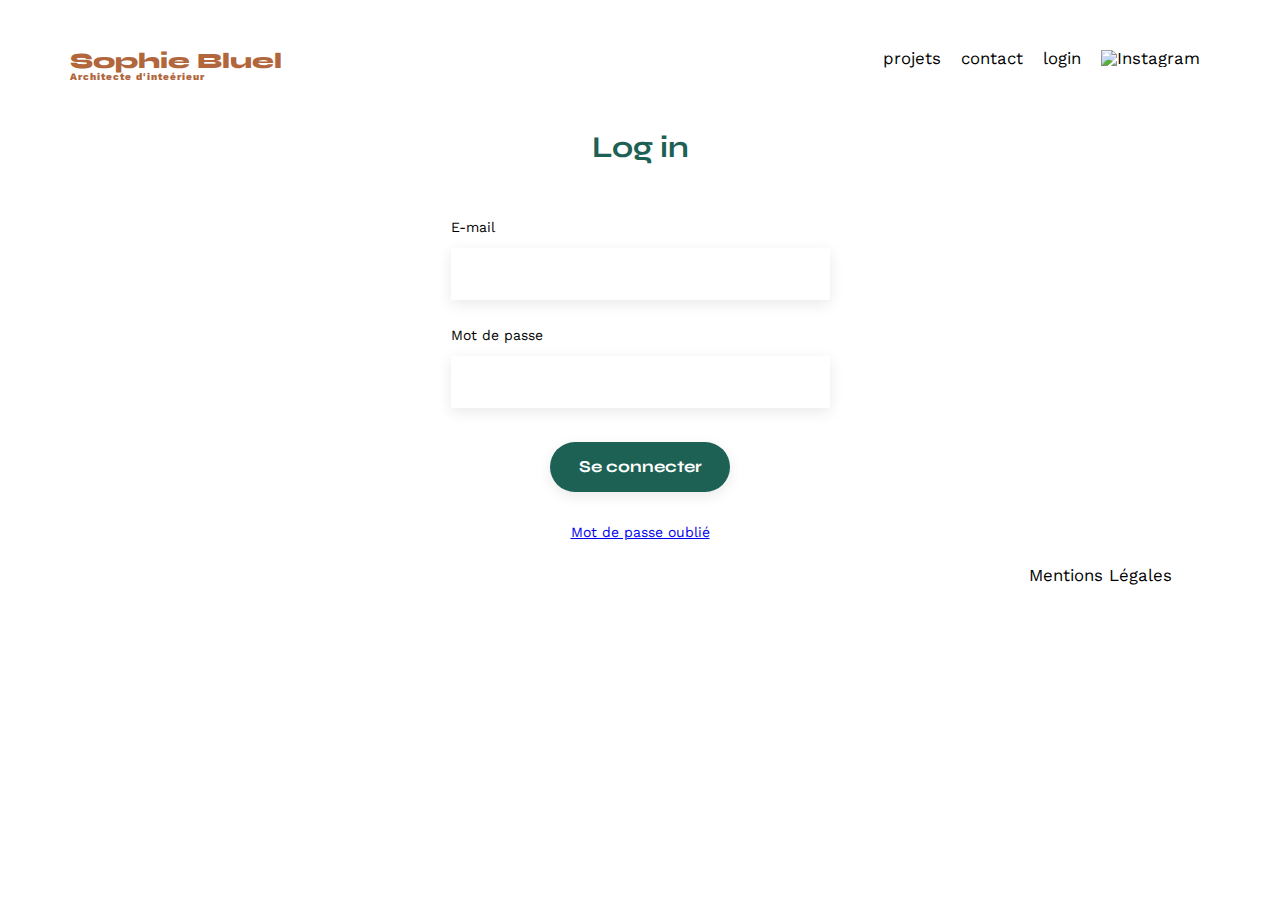
==== FrontEnd/login.html @ b6c2dd8a "login" ====
<!DOCTYPE html>
<html lang="fr">
	<head>
		<meta charset="UTF-8">
		<title>Sophie Bluel - Architecte d'intérieur</title>
		<meta name="viewport" content="width=device-width, initial-scale=1.0">
		<link rel="preconnect" href="https://fonts.googleapis.com">
		<link rel="preconnect" href="https://fonts.gstatic.com" crossorigin>
		<link href="https://fonts.googleapis.com/css2?family=Syne:wght@700;800&family=Work+Sans&display=swap" rel="stylesheet">
		<meta name="description" content="">
		<link rel="stylesheet" href="./assets/style.css">
		<script defer src="assets/js/login.js" type="module"></script>
</head>
<body>
    <header>
        <h1>Sophie Bluel <span>Architecte d'inteérieur</span></h1>
        <nav>
            <ul>
                <li>projets</li>
                <li>contact</li>
                <li>login</li>
                <li><img src="./assets/icons/instagram.png" alt="Instagram"></li>
            </ul>
        </nav>
    </header>
    <section id="contact">
    <h2 class="titrelogin">Log in</h2>
    <form class="formlogin" action="#" method="post">
        <label for="name">E-mail</label>
        <input type="email" name="email" id="email">
        <label for="password">Mot de passe</label>
        <input type="password" name="password" id="password">
        <input type="submit" value="Se connecter">
        <p id="error-message"></p>
    </form>
    <a class="forgotpassword" href="#">Mot de passe oublié</a>
</section>
    <footer>
        <nav>
            <ul>
                <li>Mentions Légales</li>
            </ul>
        </nav>
    </footer>
</body>
---- FrontEnd/assets/style.css ----
/* http://meyerweb.com/eric/tools/css/reset/
   v2.0 | 20110126
   License: none (public domain)
*/

html, body, div, span, applet, object, iframe,
h1, h2, h3, h4, h5, h6, p, blockquote, pre,
a, abbr, acronym, address, big, cite, code,
del, dfn, em, img, ins, kbd, q, s, samp,
small, strike, strong, sub, sup, tt, var,
b, u, i, center,
dl, dt, dd, ol, ul, li,
fieldset, form, label, legend,
table, caption, tbody, tfoot, thead, tr, th, td,
article, aside, canvas, details, embed,
figure, figcaption, footer, header, hgroup,
menu, nav, output, ruby, section, summary,
time, mark, audio, video {
	margin: 0;
	padding: 0;
	border: 0;
	font-size: 100%;
	font: inherit;
	vertical-align: baseline;
}
/* HTML5 display-role reset for older browsers */
article, aside, details, figcaption, figure,
footer, header, hgroup, menu, nav, section {
	display: block;
}
body {
	line-height: 1;
}
ol, ul {
	list-style: none;
}
blockquote, q {
	quotes: none;
}
blockquote:before, blockquote:after,
q:before, q:after {
	content: '';
	content: none;
}
table {
	border-collapse: collapse;
	border-spacing: 0;
}
/** end reset css**/
body {
	max-width: 1140px;
	margin:auto;
	font-family: 'Work Sans' ;
	font-size: 14px;
}
header {
	display: flex;
	justify-content: space-between;
	margin: 50px 0
}
section {
	margin: 50px 0
}

h1{
	display: flex;
	flex-direction: column;
	font-family: 'Syne';
	font-size: 22px;
	font-weight: 800;
	color: #B1663C
}

h1 > span {
	font-family: 'Work Sans';
	font-size:10px;
	letter-spacing: 0.1em;
;
}

h2{
	font-family: 'Syne';
	font-weight: 700;
	font-size: 30px;
	color: #1D6154
}
nav ul {
	display: flex;
	align-items: center;
	list-style-type: none;

}
nav li {
	padding: 0 10px;
	font-size: 1.2em;
}

li:hover {
	color: #B1663C;
}

li a {
	text-decoration: none;
	color: inherit;
}

li a:hover {
	color: #B1663C;
}

#introduction {
	display: flex;
	align-items: center;
}
#introduction figure {
	flex: 1
}
#introduction img {
	display: block;
	margin: auto;
	width: 80%;
}

#introduction article {
	flex: 1
}
#introduction h2 {
	margin-bottom: 1em;
}

#introduction p {
	margin-bottom: 0.5em;
}
#portfolio h2 {
	text-align: center;
	margin-bottom: 1em;
}
.gallery {
	width: 100%;
	display: grid;
	grid-template-columns: 1fr 1fr 1fr;
	grid-column-gap: 20px;
	grid-row-gap: 20px;
}

.gallery img {
	width: 100%;

}
#contact {
	width: 50%;
margin: auto;
}
#contact > * {
	text-align: center;

}
#contact h2{
	margin-bottom: 20px;
}
#contact form {
	text-align: left;
	margin-top:30px;
	display: flex;
	flex-direction: column;
}

#contact input {
	height: 50px;
	font-size: 1.2em;
	border: none;
	box-shadow: 0px 4px 14px rgba(0, 0, 0, 0.09);
}
#contact label {
	margin: 2em 0 1em 0;
}
#contact textarea {
	border: none;
	box-shadow: 0px 4px 14px rgba(0, 0, 0, 0.09);
}

input[type="submit"]{
	font-family: 'Syne';
	font-weight: 700;
	color: white;
	background-color: #1D6154;
	margin : 2em auto ;
	width: 180px;
	text-align: center;
	border-radius: 60px ;
}

footer nav ul {
	display: flex;
	justify-content: flex-end;
	margin: 2em
}

.filtre {
	display: flex;
	justify-content: center;
	gap: 10px;
}

.button {
	text-decoration: none;
	height: 37px;
	border: 1px solid rgba(29, 97, 84, 1);
	border-radius: 60px;
	display: flex;
	align-items: center;
	color: rgba(29, 97, 84, 1);
	font-family: Syne;
font-size: 16px;
font-weight: 700;
text-align: center;
margin-bottom: 50px;
margin-top: 20px;
display: flex;
justify-content: center;
}

.button:hover {
	color: white;
	background-color: rgba(29, 97, 84, 1);
}

.small {
	width: 100px;
}

.appartements {
	width: 157px;
}

.hotels {
	width: 198px;
}

.titrelogin {
	display: flex;
    align-content: center;
    justify-content: center;
}

.formlogin {
display: flex;
	flex-direction: column;
	width: 379px;
	margin: auto;
}

.forgotpassword {
	display: flex;
    justify-content: center;
}
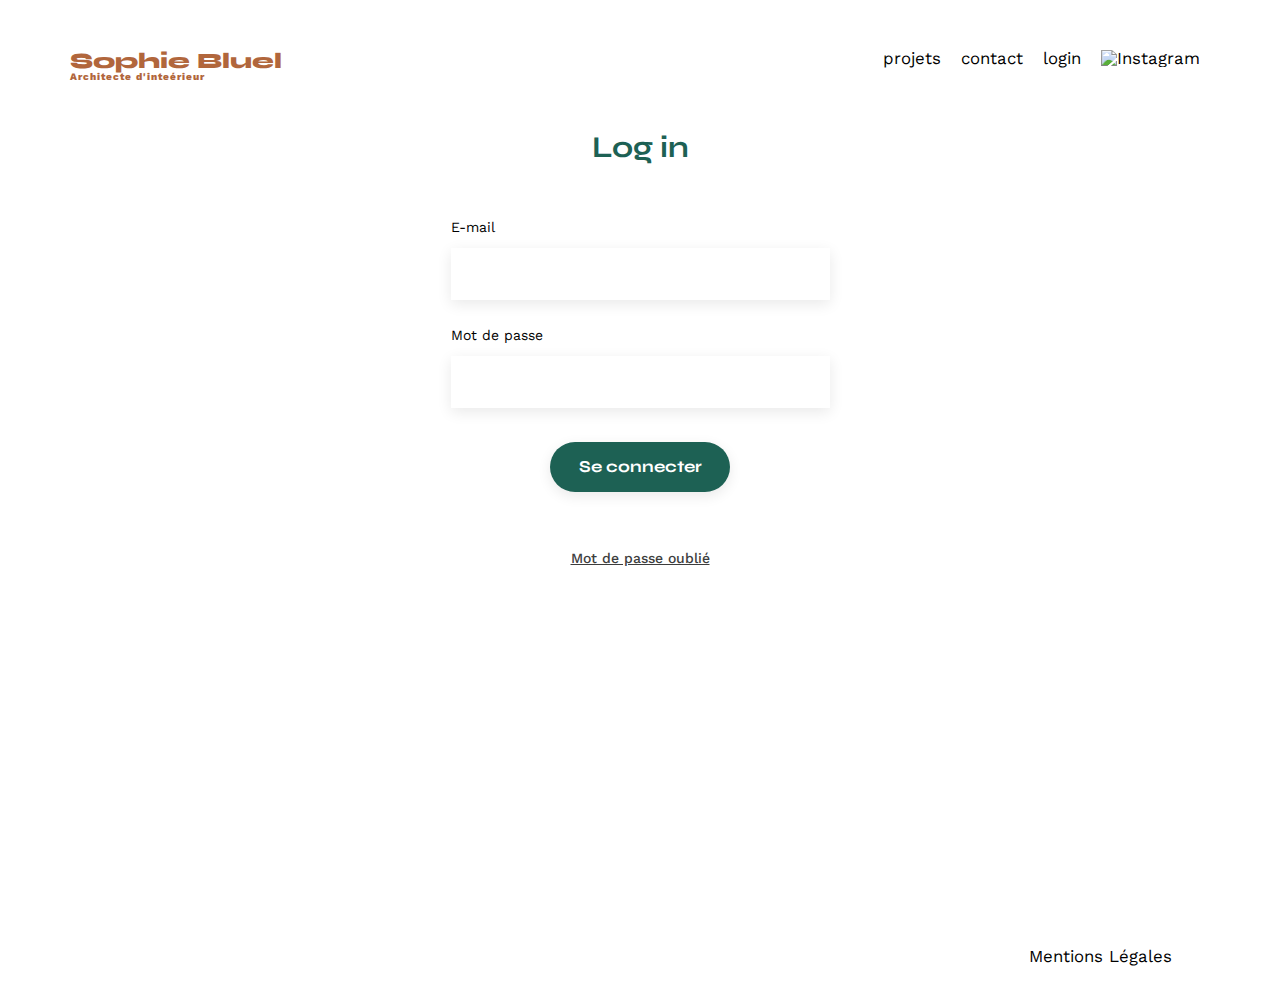
==== commit 12085852: "gallery modal" ====
--- a/FrontEnd/login.html
+++ b/FrontEnd/login.html
@@ -37,7 +37,7 @@
 </section>
     <footer>
         <nav>
-            <ul>
+            <ul class="footer-login">
                 <li>Mentions Légales</li>
             </ul>
         </nav>
--- a/FrontEnd/assets/style.css
+++ b/FrontEnd/assets/style.css
@@ -133,7 +133,6 @@
 }
 #portfolio h2 {
 	text-align: center;
-	margin-bottom: 1em;
 }
 .gallery {
 	width: 100%;
@@ -194,6 +193,33 @@
 	display: flex;
 	justify-content: flex-end;
 	margin: 2em
+}
+
+.projets-modifier {
+display: flex;
+justify-content: center;
+align-items: center;
+margin-bottom: 1em;
+gap: 2em;
+}
+
+.icon-modifier {
+	display: flex;
+	gap: 5px;
+	font-size: 14px;
+	color: black;
+}
+
+.icon-modifier a {
+	text-decoration: none;
+	font-size: 14px;
+	color: black;
+}
+
+.icon-modifier i {
+	text-decoration: none;
+	font-size: 14px;
+	color: black;
 }
 
 .filtre {
@@ -253,4 +279,108 @@
 .forgotpassword {
 	display: flex;
     justify-content: center;
+	padding-bottom: 355px;
+	font-family: work sans;
+    font-size: 14px;
+    color: #3d3d3d;
+    font-weight: 500;
+    margin-top: 26px;
+    padding-bottom: 355px;
+    text-decoration-line: underline;
+    cursor: pointer;
+}
+
+.footer-login {
+	display: flex;
+    justify-content: flex-end;
+    margin: 2em;
+}
+
+.blackheader {
+	background-color: black;
+	display: flex;
+	height: 59px;
+	color: white;
+	font-size: 16px;
+	justify-content: center;
+    align-items: center;
+	gap: 10px;
+}
+
+.blackheader p {
+	color: white;
+	font-size: 16px;
+	font-family: 'Work Sans';
+}
+
+.blackheader i {
+	color: white;
+	font-size: 16px;
+	font-family: 'Work Sans';
+}
+
+.modal {
+	position: fixed;
+	display: flex;
+	align-items: center;
+	justify-content: center;
+	top: 0;
+	left: 0;
+	width: 100%;
+	height: 100%;
+	background: rgba(0, 0, 0, 0.8);
+}
+
+.modal-wrapper {
+	display: flex;
+	flex-direction: column;
+	background-color: white;
+	width: 630px;
+	height: 688px;
+	max-width: calc(100vw - 20px);
+	max-height: calc(100vw - 20px);
+	overflow: auto;
+	padding: 20px;
+	margin: 40px;
+}
+
+.js-modal-close {
+	border: none;
+	background-color: white;
+	margin-left: auto;
+}
+
+.modal-wrapper h1 {
+	color: black;
+	font-family: Work Sans;
+font-size: 26px;
+font-weight: 400;
+line-height: 30px;
+letter-spacing: 0em;
+text-align: center;
+margin-bottom: 30px;
+}
+
+#modal-gallery {
+	display: grid;
+	grid-template-rows: repeat(3, 1fr);
+  grid-template-columns: repeat(5, 1fr);
+  row-gap: 15px;
+  margin-bottom: 20px;
+  padding-left: 60px;
+  padding-right: 60px;
+}
+
+#modal-gallery figure {
+	width: 76.86px;
+	height: 102.57px;
+}
+
+#modal-gallery img {
+	width: 76.86px;
+	object-fit: cover;
+}
+
+hr {
+	color: black;
 }